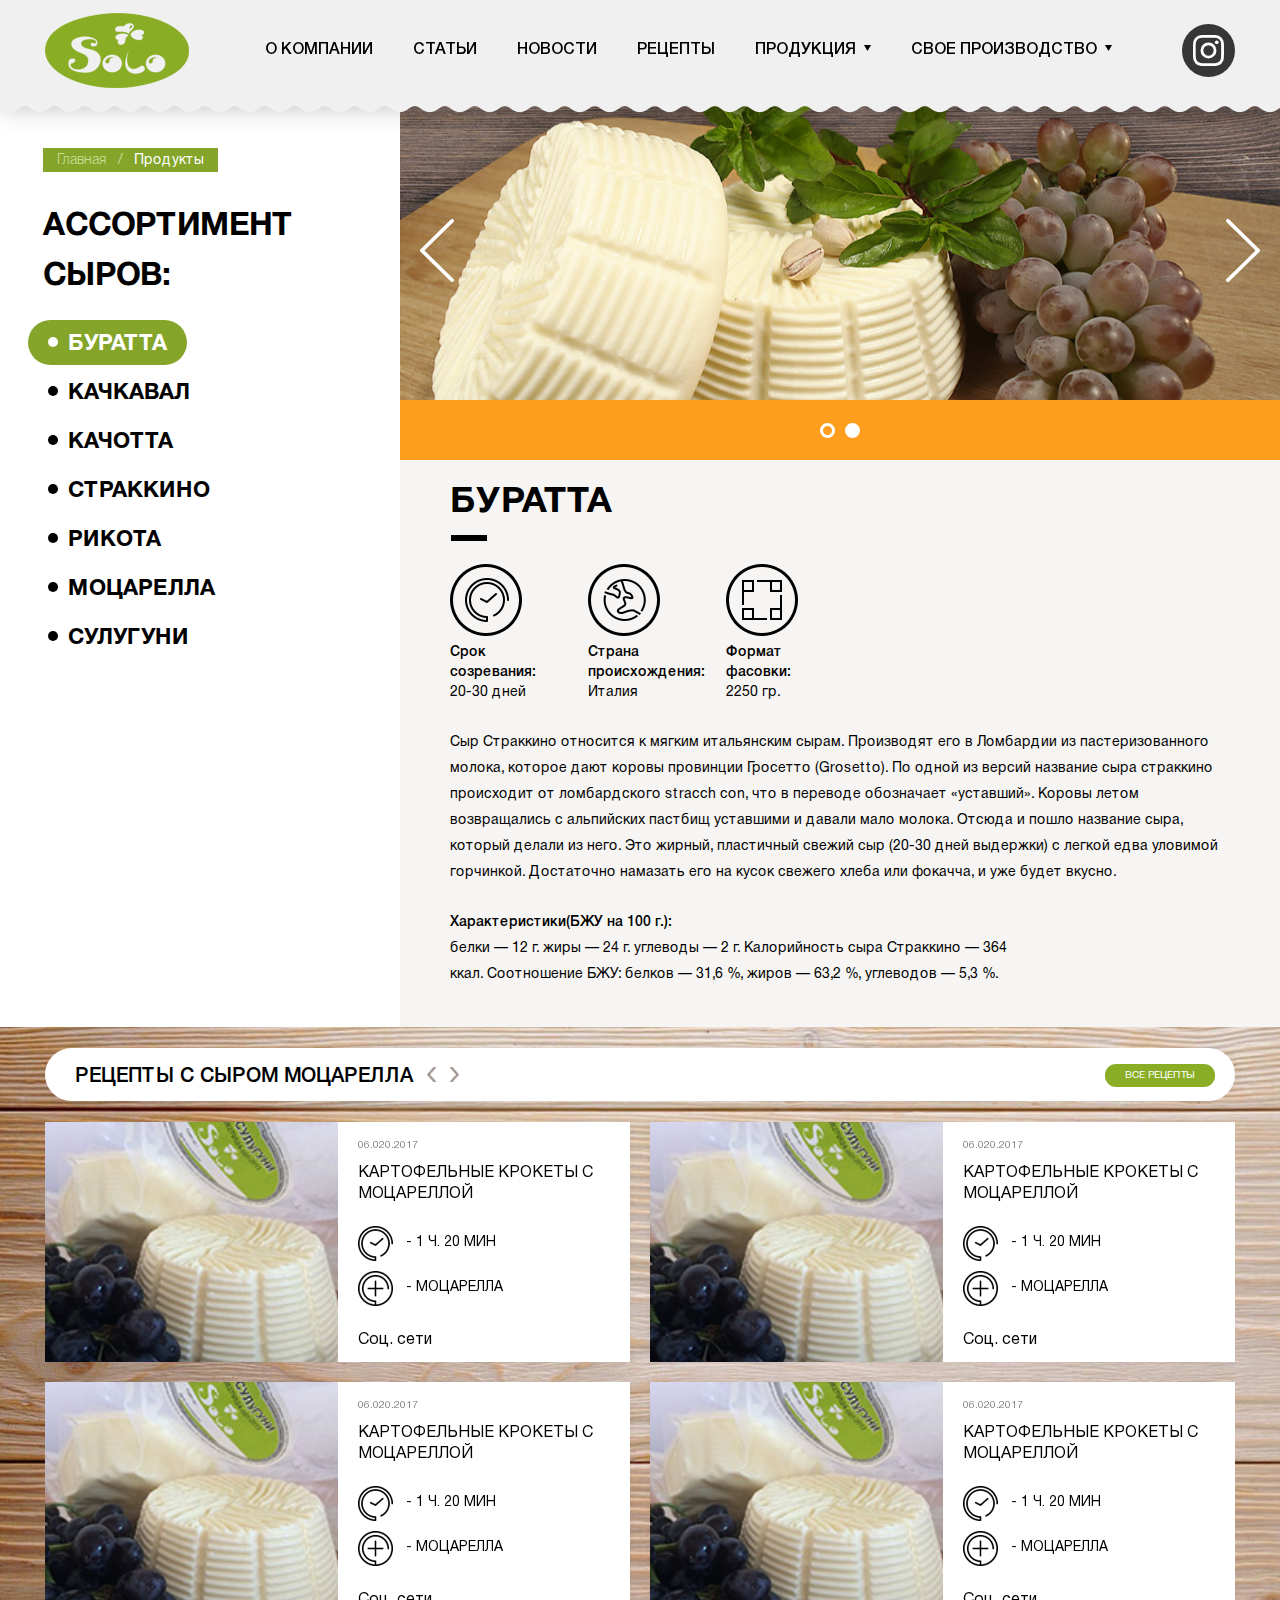
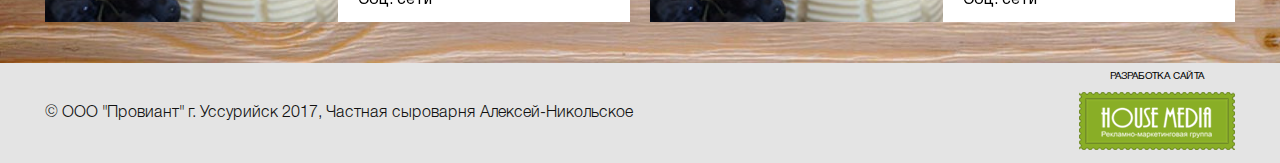
==== production.html @ 99ddd5e5 "First" ====
<!DOCTYPE html>
<html lang="ru">
<head>
	<meta charset="UTF-8">
	<title>Своё производство</title>
    
    <link rel="stylesheet" href="css/main.min.css">
	<script src="https://api-maps.yandex.ru/2.1/?lang=ru_RU" type="text/javascript"></script>
</head>
<body>
	<header>
		<div class="container header-block">
			<a href="#" class="logo">
				<img src="img/logo.png" alt="">
			</a>
			<div class="menu">
				<a href="#" class="menu__item">О компании</a>
				<a href="#" class="menu__item">Статьи</a>
				<a href="#" class="menu__item">Новости</a>
				<a href="#" class="menu__item">Рецепты</a>
				
				<a href="#" class="menu__item" data-jq-dropdown="#dropdown-1">Продукция</a>
				<div id="dropdown-1" class="jq-dropdown-relative jq-dropdown">
					<ul class="jq-dropdown-menu">
						<li><a href="#" class="menu__item">Элемент 1</a></li>
						<li><a href="#" class="menu__item">Элемент 2</a></li>
						<li><a href="#" class="menu__item">Элемент 3</a></li>
					</ul>
				</div>
				
				<a href="#" class="menu__item" data-jq-dropdown="#dropdown-2">Свое производство</a>
				<div id="dropdown-2" class="jq-dropdown-relative jq-dropdown">
					<ul class="jq-dropdown-menu">
						<li><a href="#" class="menu__item">Элемент 1</a></li>
						<li><a href="#" class="menu__item">Элемент 2</a></li>
						<li><a href="#" class="menu__item">Элемент 3</a></li>
						<li class="jq-dropdown-divider"></li>
						<li><a href="#" class="menu__item">Элемент 1</a></li>
						<li><a href="#" class="menu__item">Элемент 2</a></li>
						<li><a href="#" class="menu__item">Элемент 3</a></li>
					</ul>
				</div>
			</div>
			<div class="header__social-block">
				<a href="#" class="social-icon">
					<img src="img/ig-logo.svg" alt="Instagram">
				</a>
			</div>
		</div>
	</header>
	<div class="wrapper">
		<div class="full-section">
			<div class="products-menu">
				<div>
					<div class="breadcrumb">
						<a href="#" class="breadcrumb__item">Главная</a>
						<span class="breadcrumb__item-hr">/</span>
						<span class="breadcrumb__item_active">Продукты</span>
					</div>
				</div>
				<div class="products-menu__title">Aссортимент сыров:</div>
				
				<div>
					<a href="#buratta" class="products-menu__item">Буратта</a>
				</div>
				<div>
					<a href="#kachkaval" class="products-menu__item">Качкавал</a>
				</div>
				<div>
					<a href="#kachotta" class="products-menu__item">Качотта</a>
				</div>
				<div>
					<a href="#strakkino" class="products-menu__item">Страккино</a>
				</div>
				<div>
					<a href="#ricotta" class="products-menu__item">Рикота</a>
				</div>
				<div>
					<a href="#mozzarella" class="products-menu__item">Моцарелла</a>
				</div>
				<div>
					<a href="#suluguni" class="products-menu__item">Сулугуни</a>
				</div>
			</div>
			<div class="product">
				<div class="product__item" id="buratta">
					<div class="product__gallery">
						<div class="product-slider owl-carousel owl-theme">
							<div class="product-slider__item" style="background-image: url(img/home-slide-1.jpg)"></div>
							<div class="product-slider__item" style="background-image: url(img/home-slide-1.jpg)"></div>
						</div>
					</div>
					<div class="product-info info">
						<div class="product-info__item info">
							<h1 class="info__title">Буратта</h1>
							<div class="characteristic">
								<div class="characteristic__item">
									<img src="img/i-check-black.png" alt="Срок созревания" class="characteristic__img">
									<div class="characteristic__title">Срок созревания:</div>
									<div class="characteristic__content">20-30 дней</div>
								</div>
								<div class="characteristic__item">
									<img src="img/i-earth-black.png" alt="Страна происхождения" class="characteristic__img">
									<div class="characteristic__title">Страна происхождения:</div>
									<div class="characteristic__content">Италия</div>
								</div>
								<div class="characteristic__item">
									<img src="img/i-format-black.png" alt="Формат фасовки" class="characteristic__img">
									<div class="characteristic__title">Формат фасовки:</div>
									<div class="characteristic__content">2250 гр.</div>
								</div>
							</div>
							<p>Сыр Страккино относится к мягким итальянским сырам. Производят его в Ломбардии из пастеризованного молока, которое дают коровы провинции Гросетто (Grosetto). По одной из версий название сыра страккино происходит от ломбардского stracch con, что в переводе обозначает «уставший». Коровы летом возвращались с альпийских пастбищ уставшими и давали мало молока. Отсюда и пошло название сыра, который делали из него. Это жирный, пластичный свежий сыр (20-30 дней выдержки) с легкой едва уловимой горчинкой. Достаточно намазать его на кусок свежего хлеба или фокачча, и уже будет вкусно.</p>
							<h2 class="info__subtitle">Характеристики(БЖУ на 100 г.):</h2>
							<p>белки — 12 г. жиры — 24 г. углеводы — 2 г. Калорийность сыра Страккино — 364 <br> ккал. Соотношение БЖУ: белков — 31,6 %, жиров — 63,2 %, углеводов — 5,3 %.</p>
						</div>
					</div>
				</div>
				<div class="product__item" id="kachkaval">
					<div class="product__gallery">
						<div class="product-slider owl-carousel owl-theme">
							<div class="product-slider__item" style="background-image: url(img/home-slide-1.jpg)"></div>
							<div class="product-slider__item" style="background-image: url(img/home-slide-1.jpg)"></div>
						</div>
					</div>
					<div class="product-info info">
						<div class="product-info__item info">
							<h1 class="info__title">Качкавал</h1>
							<div class="characteristic">
								<div class="characteristic__item">
									<img src="img/i-check-black.png" alt="Срок созревания" class="characteristic__img">
									<div class="characteristic__title">Срок созревания:</div>
									<div class="characteristic__content">20-30 дней</div>
								</div>
								<div class="characteristic__item">
									<img src="img/i-earth-black.png" alt="Страна происхождения" class="characteristic__img">
									<div class="characteristic__title">Страна происхождения:</div>
									<div class="characteristic__content">Италия</div>
								</div>
								<div class="characteristic__item">
									<img src="img/i-format-black.png" alt="Формат фасовки" class="characteristic__img">
									<div class="characteristic__title">Формат фасовки:</div>
									<div class="characteristic__content">2250 гр.</div>
								</div>
							</div>
							<p>Сыр Страккино относится к мягким итальянским сырам. Производят его в Ломбардии из пастеризованного молока, которое дают коровы провинции Гросетто (Grosetto). По одной из версий название сыра страккино происходит от ломбардского stracch con, что в переводе обозначает «уставший». Коровы летом возвращались с альпийских пастбищ уставшими и давали мало молока. Отсюда и пошло название сыра, который делали из него. Это жирный, пластичный свежий сыр (20-30 дней выдержки) с легкой едва уловимой горчинкой. Достаточно намазать его на кусок свежего хлеба или фокачча, и уже будет вкусно.</p>
							<h2 class="info__subtitle">Характеристики(БЖУ на 100 г.):</h2>
							<p>белки — 12 г. жиры — 24 г. углеводы — 2 г. Калорийность сыра Страккино — 364 <br> ккал. Соотношение БЖУ: белков — 31,6 %, жиров — 63,2 %, углеводов — 5,3 %.</p>
						</div>
					</div>
				</div>
				<div class="product__item" id="kachotta">
					<div class="product__gallery">
						<div class="product-slider owl-carousel owl-theme">
							<div class="product-slider__item" style="background-image: url(img/home-slide-1.jpg)"></div>
							<div class="product-slider__item" style="background-image: url(img/home-slide-1.jpg)"></div>
						</div>
					</div>
					<div class="product-info info">
						<div class="product-info__item info">
							<h1 class="info__title">Качотта</h1>
							<div class="characteristic">
								<div class="characteristic__item">
									<img src="img/i-check-black.png" alt="Срок созревания" class="characteristic__img">
									<div class="characteristic__title">Срок созревания:</div>
									<div class="characteristic__content">20-30 дней</div>
								</div>
								<div class="characteristic__item">
									<img src="img/i-earth-black.png" alt="Страна происхождения" class="characteristic__img">
									<div class="characteristic__title">Страна происхождения:</div>
									<div class="characteristic__content">Италия</div>
								</div>
								<div class="characteristic__item">
									<img src="img/i-format-black.png" alt="Формат фасовки" class="characteristic__img">
									<div class="characteristic__title">Формат фасовки:</div>
									<div class="characteristic__content">2250 гр.</div>
								</div>
							</div>
							<p>Сыр Страккино относится к мягким итальянским сырам. Производят его в Ломбардии из пастеризованного молока, которое дают коровы провинции Гросетто (Grosetto). По одной из версий название сыра страккино происходит от ломбардского stracch con, что в переводе обозначает «уставший». Коровы летом возвращались с альпийских пастбищ уставшими и давали мало молока. Отсюда и пошло название сыра, который делали из него. Это жирный, пластичный свежий сыр (20-30 дней выдержки) с легкой едва уловимой горчинкой. Достаточно намазать его на кусок свежего хлеба или фокачча, и уже будет вкусно.</p>
							<h2 class="info__subtitle">Характеристики(БЖУ на 100 г.):</h2>
							<p>белки — 12 г. жиры — 24 г. углеводы — 2 г. Калорийность сыра Страккино — 364 <br> ккал. Соотношение БЖУ: белков — 31,6 %, жиров — 63,2 %, углеводов — 5,3 %.</p>
						</div>
					</div>
				</div>
				<div class="product__item" id="strakkino">
					<div class="product__gallery">
						<div class="product-slider owl-carousel owl-theme">
							<div class="product-slider__item" style="background-image: url(img/home-slide-1.jpg)"></div>
							<div class="product-slider__item" style="background-image: url(img/home-slide-1.jpg)"></div>
						</div>
					</div>
					<div class="product-info info">
						<div class="product-info__item info">
							<h1 class="info__title">Страккино</h1>
							<div class="characteristic">
								<div class="characteristic__item">
									<img src="img/i-check-black.png" alt="Срок созревания" class="characteristic__img">
									<div class="characteristic__title">Срок созревания:</div>
									<div class="characteristic__content">20-30 дней</div>
								</div>
								<div class="characteristic__item">
									<img src="img/i-earth-black.png" alt="Страна происхождения" class="characteristic__img">
									<div class="characteristic__title">Страна происхождения:</div>
									<div class="characteristic__content">Италия</div>
								</div>
								<div class="characteristic__item">
									<img src="img/i-format-black.png" alt="Формат фасовки" class="characteristic__img">
									<div class="characteristic__title">Формат фасовки:</div>
									<div class="characteristic__content">2250 гр.</div>
								</div>
							</div>
							<p>Сыр Страккино относится к мягким итальянским сырам. Производят его в Ломбардии из пастеризованного молока, которое дают коровы провинции Гросетто (Grosetto). По одной из версий название сыра страккино происходит от ломбардского stracch con, что в переводе обозначает «уставший». Коровы летом возвращались с альпийских пастбищ уставшими и давали мало молока. Отсюда и пошло название сыра, который делали из него. Это жирный, пластичный свежий сыр (20-30 дней выдержки) с легкой едва уловимой горчинкой. Достаточно намазать его на кусок свежего хлеба или фокачча, и уже будет вкусно.</p>
							<h2 class="info__subtitle">Характеристики(БЖУ на 100 г.):</h2>
							<p>белки — 12 г. жиры — 24 г. углеводы — 2 г. Калорийность сыра Страккино — 364 <br> ккал. Соотношение БЖУ: белков — 31,6 %, жиров — 63,2 %, углеводов — 5,3 %.</p>
						</div>
					</div>
				</div>
				<div class="product__item" id="ricotta">
					<div class="product__gallery">
						<div class="product-slider owl-carousel owl-theme">
							<div class="product-slider__item" style="background-image: url(img/home-slide-1.jpg)"></div>
							<div class="product-slider__item" style="background-image: url(img/home-slide-1.jpg)"></div>
						</div>
					</div>
					<div class="product-info info">
						<div class="product-info__item info">
							<h1 class="info__title">Рикота</h1>
							<div class="characteristic">
								<div class="characteristic__item">
									<img src="img/i-check-black.png" alt="Срок созревания" class="characteristic__img">
									<div class="characteristic__title">Срок созревания:</div>
									<div class="characteristic__content">20-30 дней</div>
								</div>
								<div class="characteristic__item">
									<img src="img/i-earth-black.png" alt="Страна происхождения" class="characteristic__img">
									<div class="characteristic__title">Страна происхождения:</div>
									<div class="characteristic__content">Италия</div>
								</div>
								<div class="characteristic__item">
									<img src="img/i-format-black.png" alt="Формат фасовки" class="characteristic__img">
									<div class="characteristic__title">Формат фасовки:</div>
									<div class="characteristic__content">2250 гр.</div>
								</div>
							</div>
							<p>Сыр Страккино относится к мягким итальянским сырам. Производят его в Ломбардии из пастеризованного молока, которое дают коровы провинции Гросетто (Grosetto). По одной из версий название сыра страккино происходит от ломбардского stracch con, что в переводе обозначает «уставший». Коровы летом возвращались с альпийских пастбищ уставшими и давали мало молока. Отсюда и пошло название сыра, который делали из него. Это жирный, пластичный свежий сыр (20-30 дней выдержки) с легкой едва уловимой горчинкой. Достаточно намазать его на кусок свежего хлеба или фокачча, и уже будет вкусно.</p>
							<h2 class="info__subtitle">Характеристики(БЖУ на 100 г.):</h2>
							<p>белки — 12 г. жиры — 24 г. углеводы — 2 г. Калорийность сыра Страккино — 364 <br> ккал. Соотношение БЖУ: белков — 31,6 %, жиров — 63,2 %, углеводов — 5,3 %.</p>
						</div>
					</div>
				</div>
				<div class="product__item" id="mozzarella">
					<div class="product__gallery">
						<div class="product-slider owl-carousel owl-theme">
							<div class="product-slider__item" style="background-image: url(img/home-slide-1.jpg)"></div>
							<div class="product-slider__item" style="background-image: url(img/home-slide-1.jpg)"></div>
						</div>
					</div>
					<div class="product-info info">
						<div class="product-info__item info">
							<h1 class="info__title">Моцарелла</h1>
							<div class="characteristic">
								<div class="characteristic__item">
									<img src="img/i-check-black.png" alt="Срок созревания" class="characteristic__img">
									<div class="characteristic__title">Срок созревания:</div>
									<div class="characteristic__content">20-30 дней</div>
								</div>
								<div class="characteristic__item">
									<img src="img/i-earth-black.png" alt="Страна происхождения" class="characteristic__img">
									<div class="characteristic__title">Страна происхождения:</div>
									<div class="characteristic__content">Италия</div>
								</div>
								<div class="characteristic__item">
									<img src="img/i-format-black.png" alt="Формат фасовки" class="characteristic__img">
									<div class="characteristic__title">Формат фасовки:</div>
									<div class="characteristic__content">250 гр.</div>
								</div>
							</div>
							<p>Моцарелла — молодой итальянский рассольный сыр с очень нежной текстурой. Размер одной головки моцареллы может быть с виноградину или с детский кулак, в зависимости от чего моцарелла может иметь дополнительное имя: например, среднего размера шарики моцареллы называются боккончини. Моцарелла, которая доезжает в вакуумной упаковке до наших краев, сделана по большей части из коровьего молока, но лучшую моцарелу делают из буйволиного. Обычно это указывается на упаковках. Там так и пишут: «Моцарелла буффало». Магазинная моцарелла часто горчит и долго не хранится. С моцареллой в Италии делают множество блюд, включая знаменитый салат капрезе, но свежую моцареллу лучше всего есть просто так, сбрызнув небольшим количеством бальзамико. Для пиццы нужна плотная и тяжелая моцарелла с пониженной влажностью и меньшим содержанием жира. И то и другое уведичивает срок годности, а главное — улучшает поведение сыра при нагревании: он эластично растягивается по всей пицце, а та не размягчается.</p>
							<h2 class="info__subtitle">Характеристики(БЖУ на 100 г.):</h2>
							<p>белки — 12 г. жиры — 24 г. углеводы — 2 г. Калорийность сыра Страккино — 364 <br> ккал. Соотношение БЖУ: белков — 31,6 %, жиров — 63,2 %, углеводов — 5,3 %.</p>
						</div>
					</div>
				</div>
				<div class="product__item" id="suluguni">
					<div class="product__gallery">
						<div class="product-slider owl-carousel owl-theme">
							<div class="product-slider__item" style="background-image: url(img/home-slide-1.jpg)"></div>
							<div class="product-slider__item" style="background-image: url(img/home-slide-1.jpg)"></div>
						</div>
					</div>
					<div class="product-info info">
						<div class="product-info__item info">
							<h1 class="info__title">Сулугуни</h1>
							<div class="characteristic">
								<div class="characteristic__item">
									<img src="img/i-check-black.png" alt="Срок созревания" class="characteristic__img">
									<div class="characteristic__title">Срок созревания:</div>
									<div class="characteristic__content">20-30 дней</div>
								</div>
								<div class="characteristic__item">
									<img src="img/i-earth-black.png" alt="Страна происхождения" class="characteristic__img">
									<div class="characteristic__title">Страна происхождения:</div>
									<div class="characteristic__content">Италия</div>
								</div>
								<div class="characteristic__item">
									<img src="img/i-format-black.png" alt="Формат фасовки" class="characteristic__img">
									<div class="characteristic__title">Формат фасовки:</div>
									<div class="characteristic__content">2250 гр.</div>
								</div>
							</div>
							<p>Сыр Страккино относится к мягким итальянским сырам. Производят его в Ломбардии из пастеризованного молока, которое дают коровы провинции Гросетто (Grosetto). По одной из версий название сыра страккино происходит от ломбардского stracch con, что в переводе обозначает «уставший». Коровы летом возвращались с альпийских пастбищ уставшими и давали мало молока. Отсюда и пошло название сыра, который делали из него. Это жирный, пластичный свежий сыр (20-30 дней выдержки) с легкой едва уловимой горчинкой. Достаточно намазать его на кусок свежего хлеба или фокачча, и уже будет вкусно.</p>
							<h2 class="info__subtitle">Характеристики(БЖУ на 100 г.):</h2>
							<p>белки — 12 г. жиры — 24 г. углеводы — 2 г. Калорийность сыра Страккино — 364 <br> ккал. Соотношение БЖУ: белков — 31,6 %, жиров — 63,2 %, углеводов — 5,3 %.</p>
						</div>
					</div>
				</div>
			</div>
		</div>
		<div class="section section_wood">
			<div class="container">
				<div class="section-header">
					<div class="section-header__title">
						<span>РЕЦЕПТЫ С СЫРОМ МОЦАРЕЛЛА</span>
						<button href="#" class="section-header__btn slider-btn-left" data-for="recipe-slider"></button>
						<button href="#" class="section-header__btn slider-btn-right" data-for="recipe-slider"></button>
					</div>
					
					<a href="#" class="section-header__button">Все рецепты</a>
				</div>
				<div class="recipe-slider owl-carousel">
					<div>
						<div class="card card_long">
							<div class="card-img" style="background-image: url(img/prod-1.jpg)">
							</div>
							<div class="card-info">
								<div class="card-info__date">06.020.2017</div>
								<div class="card-info__name">Картофельные крокеты с моцареллой</div>    
								<div class="card-recipe">
									<div class="card-recipe__item">
										<div class="card-recipe__icon i-check"></div>
										<div class="card-recipe__text">- 1 ч. 20 мин</div>
									</div>
									<div class="card-recipe__item">
										<div class="card-recipe__icon i-add"></div>
										<div class="card-recipe__text">- моцарелла</div>
									</div>
								</div>
								<div class="card-info__social">Соц. сети</div>
							</div>
						</div>
						<div class="card card_long">
							<div class="card-img" style="background-image: url(img/prod-1.jpg)">
							</div>
							<div class="card-info">
								<div class="card-info__date">06.020.2017</div>
								<div class="card-info__name">Картофельные крокеты с моцареллой</div>    
								<div class="card-recipe">
									<div class="card-recipe__item">
										<div class="card-recipe__icon i-check"></div>
										<div class="card-recipe__text">- 1 ч. 20 мин</div>
									</div>
									<div class="card-recipe__item">
										<div class="card-recipe__icon i-add"></div>
										<div class="card-recipe__text">- моцарелла</div>
									</div>
								</div>
								<div class="card-info__social">Соц. сети</div>
							</div>
						</div>
					</div>
					<div>
						<div class="card card_long">
							<div class="card-img" style="background-image: url(img/prod-1.jpg)">
							</div>
							<div class="card-info">
								<div class="card-info__date">06.020.2017</div>
								<div class="card-info__name">Картофельные крокеты с моцареллой</div>    
								<div class="card-recipe">
									<div class="card-recipe__item">
										<div class="card-recipe__icon i-check"></div>
										<div class="card-recipe__text">- 1 ч. 20 мин</div>
									</div>
									<div class="card-recipe__item">
										<div class="card-recipe__icon i-add"></div>
										<div class="card-recipe__text">- моцарелла</div>
									</div>
								</div>
								<div class="card-info__social">Соц. сети</div>
							</div>
						</div>
						<div class="card card_long">
							<div class="card-img" style="background-image: url(img/prod-1.jpg)">
							</div>
							<div class="card-info">
								<div class="card-info__date">06.020.2017</div>
								<div class="card-info__name">Картофельные крокеты с моцареллой</div>    
								<div class="card-recipe">
									<div class="card-recipe__item">
										<div class="card-recipe__icon i-check"></div>
										<div class="card-recipe__text">- 1 ч. 20 мин</div>
									</div>
									<div class="card-recipe__item">
										<div class="card-recipe__icon i-add"></div>
										<div class="card-recipe__text">- моцарелла</div>
									</div>
								</div>
								<div class="card-info__social">Соц. сети</div>
							</div>
						</div>
					</div>
				</div>
			</div>
		</div>
	</div>
	<footer>
		<div class="container">
			<div class="footer">
				<div class="copyright">
					© ООО "Провиант" г. Уссурийск 2017, Частная сыроварня Алексей-Никольское
				</div>
				<div class="dev">
					<div class="dev__text">Разработка сайта</div>
					<a href="#">
						<img src="img/dev-logo.png" alt="" class="dev__img">
					</a>
				</div>
			</div>
		</div>
	</footer>
<!--	<script src="https://ajax.googleapis.com/ajax/libs/jquery/3.2.1/jquery.min.js"></script>-->
	<script src="js/jquery-3.2.0.min.js"></script>
	<script src="js/owl.carousel.min.js"></script>
	<script>
		var addr = "Владивосток, Суханова 6";
	</script>
	<script src="js/main.min.js"></script>
</body>
</html>
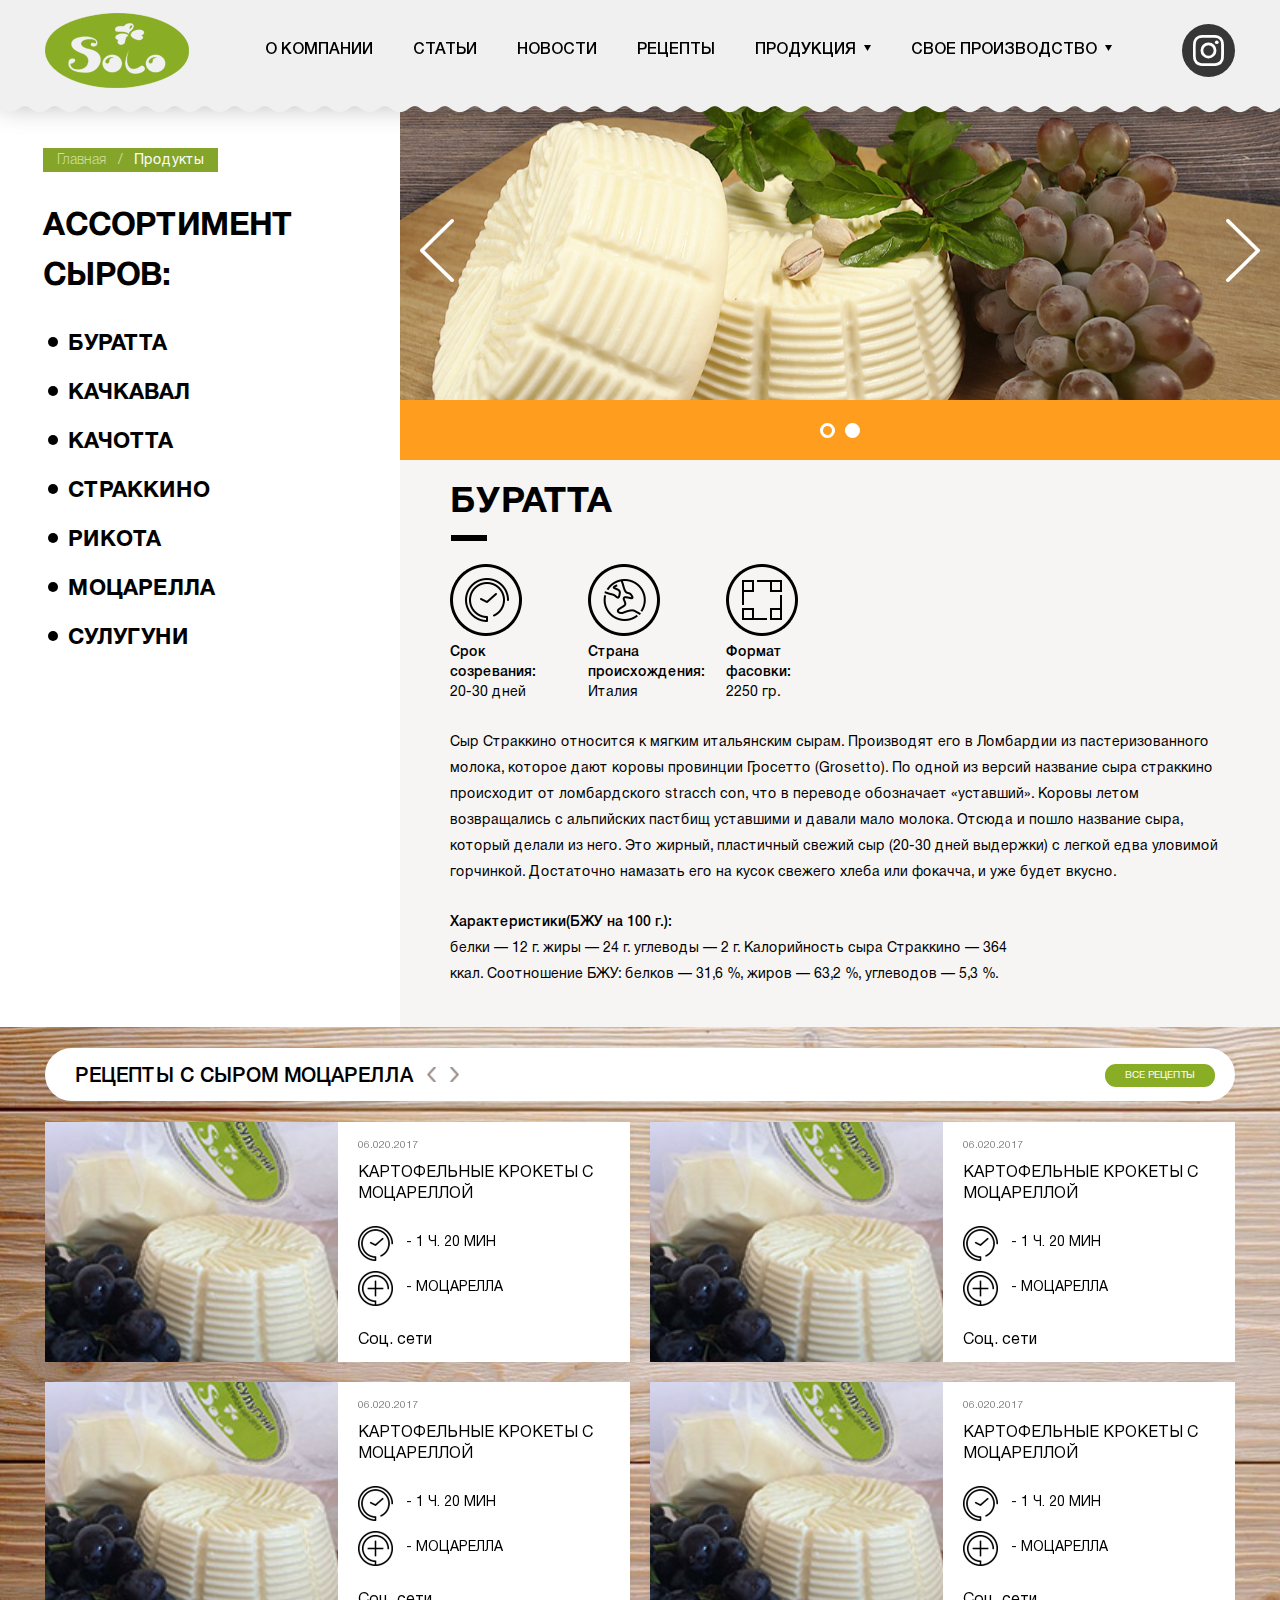
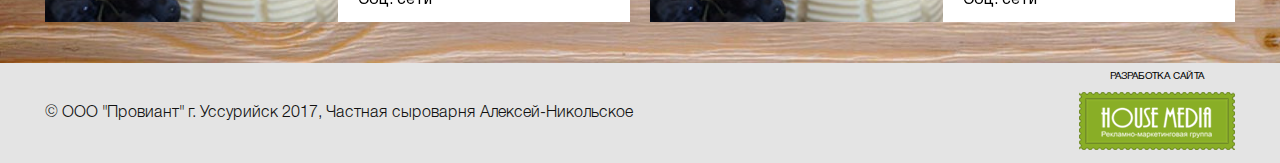
==== commit ce110fba: "Removed slider" ====
--- a/production.html
+++ b/production.html
@@ -83,7 +83,7 @@
 				</div>
 			</div>
 			<div class="product">
-				<div class="product__item" id="buratta">
+				<div class="product__item">
 					<div class="product__gallery">
 						<div class="product-slider owl-carousel owl-theme">
 							<div class="product-slider__item" style="background-image: url(img/home-slide-1.jpg)"></div>
@@ -116,6 +116,7 @@
 						</div>
 					</div>
 				</div>
+<!--
 				<div class="product__item" id="kachkaval">
 					<div class="product__gallery">
 						<div class="product-slider owl-carousel owl-theme">
@@ -314,6 +315,7 @@
 						</div>
 					</div>
 				</div>
+-->
 			</div>
 		</div>
 		<div class="section section_wood">
